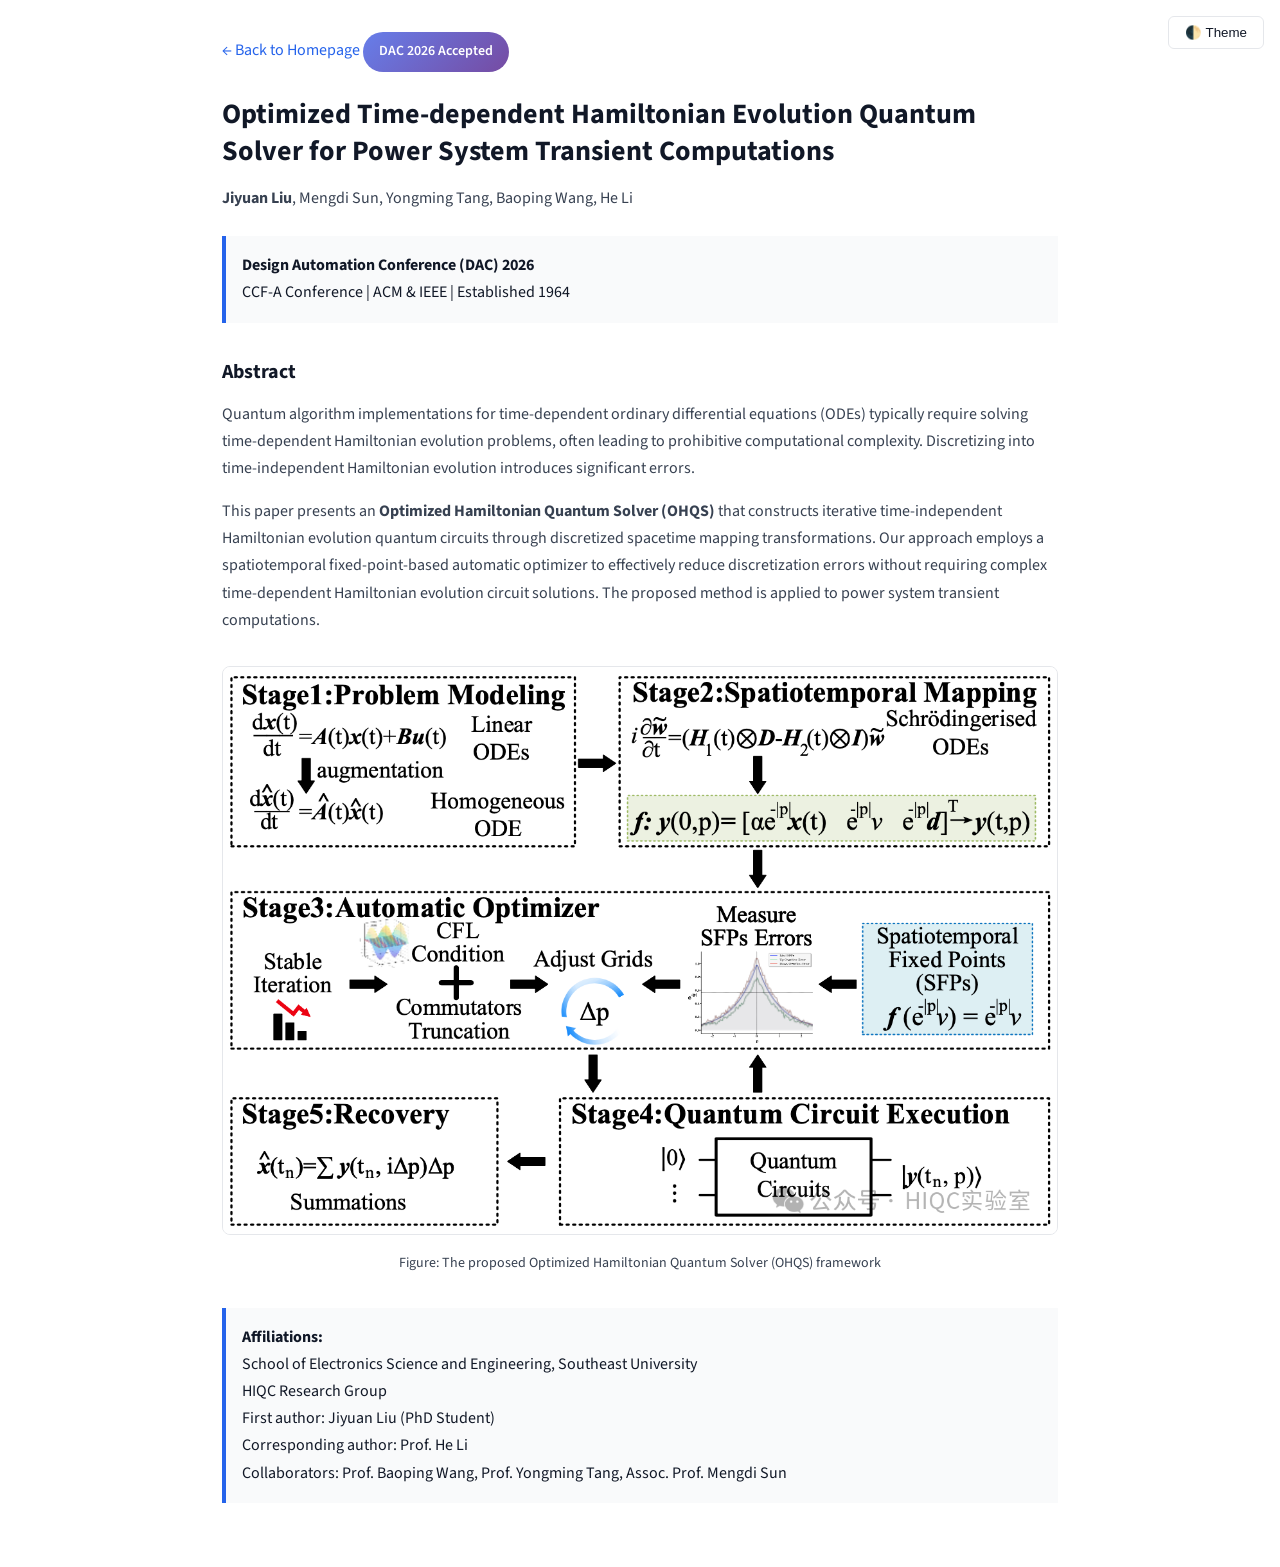
==== dac2026.html @ 154604a8 "Add DAC 2026 paper news and dedicated paper page with flowchart" ====
<!DOCTYPE html>
<html lang="en" data-theme="light">
<head>
    <meta charset="UTF-8">
    <meta name="viewport" content="width=device-width, initial-scale=1.0">
    <title>DAC 2026 Paper | Jiyuan Liu</title>
    <link rel="preconnect" href="https://fonts.googleapis.com">
    <link rel="preconnect" href="https://fonts.gstatic.com" crossorigin>
    <link rel="stylesheet" href="https://fonts.googleapis.com/css2?family=Source+Sans+3:wght@300;400;500;600&family=IBM+Plex+Mono:wght@400;500&display=swap">
    <style>
        :root {
            --bg-primary: #ffffff;
            --bg-secondary: #f9fafb;
            --text-primary: #111827;
            --text-secondary: #374151;
            --accent-primary: #2563eb;
            --border-color: #e5e7eb;
        }
        [data-theme="dark"] {
            --bg-primary: #1a1a1a;
            --bg-secondary: #242424;
            --text-primary: #f5f5f5;
            --text-secondary: #b0b0b0;
            --border-color: #333333;
        }
        * { box-sizing: border-box; margin: 0; padding: 0; }
        body {
            font-family: 'Source Sans 3', sans-serif;
            background: var(--bg-primary);
            color: var(--text-primary);
            line-height: 1.7;
            padding: 2rem;
            max-width: 900px;
            margin: 0 auto;
        }
        .back-link {
            display: inline-block;
            margin-bottom: 2rem;
            color: var(--accent-primary);
            text-decoration: none;
        }
        .back-link:hover { text-decoration: underline; }
        .badge {
            display: inline-block;
            padding: 0.5rem 1rem;
            background: linear-gradient(135deg, #667eea 0%, #764ba2 100%);
            color: white;
            border-radius: 9999px;
            font-weight: 600;
            font-size: 0.875rem;
            margin-bottom: 1rem;
        }
        h1 { font-size: 1.75rem; margin-bottom: 1rem; line-height: 1.3; }
        .authors { color: var(--text-secondary); margin-bottom: 1.5rem; }
        .venue {
            padding: 1rem;
            background: var(--bg-secondary);
            border-left: 4px solid var(--accent-primary);
            margin-bottom: 2rem;
        }
        .abstract { margin-bottom: 2rem; }
        .abstract h2 { font-size: 1.25rem; margin-bottom: 0.75rem; }
        .abstract p { color: var(--text-secondary); }
        .flowchart {
            text-align: center;
            margin: 2rem 0;
        }
        .flowchart img {
            max-width: 100%;
            height: auto;
            border: 1px solid var(--border-color);
            border-radius: 8px;
        }
        .caption {
            text-align: center;
            color: var(--text-secondary);
            font-size: 0.875rem;
            margin-top: 0.5rem;
        }
        .theme-toggle {
            position: fixed;
            top: 1rem;
            right: 1rem;
            padding: 0.5rem 1rem;
            border: 1px solid var(--border-color);
            background: var(--bg-primary);
            color: var(--text-primary);
            border-radius: 6px;
            cursor: pointer;
        }
    </style>
</head>
<body>
    <button class="theme-toggle" onclick="toggleTheme()">🌓 Theme</button>
    
    <a href="index.html" class="back-link">← Back to Homepage</a>
    
    <span class="badge">DAC 2026 Accepted</span>
    
    <h1>Optimized Time-dependent Hamiltonian Evolution Quantum Solver for Power System Transient Computations</h1>
    
    <p class="authors">
        <strong>Jiyuan Liu</strong>, Mengdi Sun, Yongming Tang, Baoping Wang, He Li
    </p>
    
    <div class="venue">
        <strong>Design Automation Conference (DAC) 2026</strong><br>
        CCF-A Conference | ACM & IEEE | Established 1964
    </div>
    
    <div class="abstract">
        <h2>Abstract</h2>
        <p>
            Quantum algorithm implementations for time-dependent ordinary differential equations (ODEs) 
            typically require solving time-dependent Hamiltonian evolution problems, often leading to 
            prohibitive computational complexity. Discretizing into time-independent Hamiltonian 
            evolution introduces significant errors.
        </p>
        <p style="margin-top: 1rem;">
            This paper presents an <strong>Optimized Hamiltonian Quantum Solver (OHQS)</strong> that 
            constructs iterative time-independent Hamiltonian evolution quantum circuits through 
            discretized spacetime mapping transformations. Our approach employs a spatiotemporal 
            fixed-point-based automatic optimizer to effectively reduce discretization errors without 
            requiring complex time-dependent Hamiltonian evolution circuit solutions. The proposed 
            method is applied to power system transient computations.
        </p>
    </div>
    
    <div class="flowchart">
        <img src="images/ohqs-flowchart.png" alt="OHQS Flowchart">
        <p class="caption">Figure: The proposed Optimized Hamiltonian Quantum Solver (OHQS) framework</p>
    </div>
    
    <div class="venue" style="margin-top: 2rem;">
        <strong>Affiliations:</strong><br>
        School of Electronics Science and Engineering, Southeast University<br>
        HIQC Research Group<br>
        First author: Jiyuan Liu (PhD Student)<br>
        Corresponding author: Prof. He Li<br>
        Collaborators: Prof. Baoping Wang, Prof. Yongming Tang, Assoc. Prof. Mengdi Sun
    </div>
    
    <script>
        function toggleTheme() {
            const html = document.documentElement;
            const current = html.getAttribute('data-theme');
            html.setAttribute('data-theme', current === 'dark' ? 'light' : 'dark');
            localStorage.setItem('theme', html.getAttribute('data-theme'));
        }
        
        // Load saved theme
        const saved = localStorage.getItem('theme') || 'light';
        document.documentElement.setAttribute('data-theme', saved);
    </script>
</body>
</html>
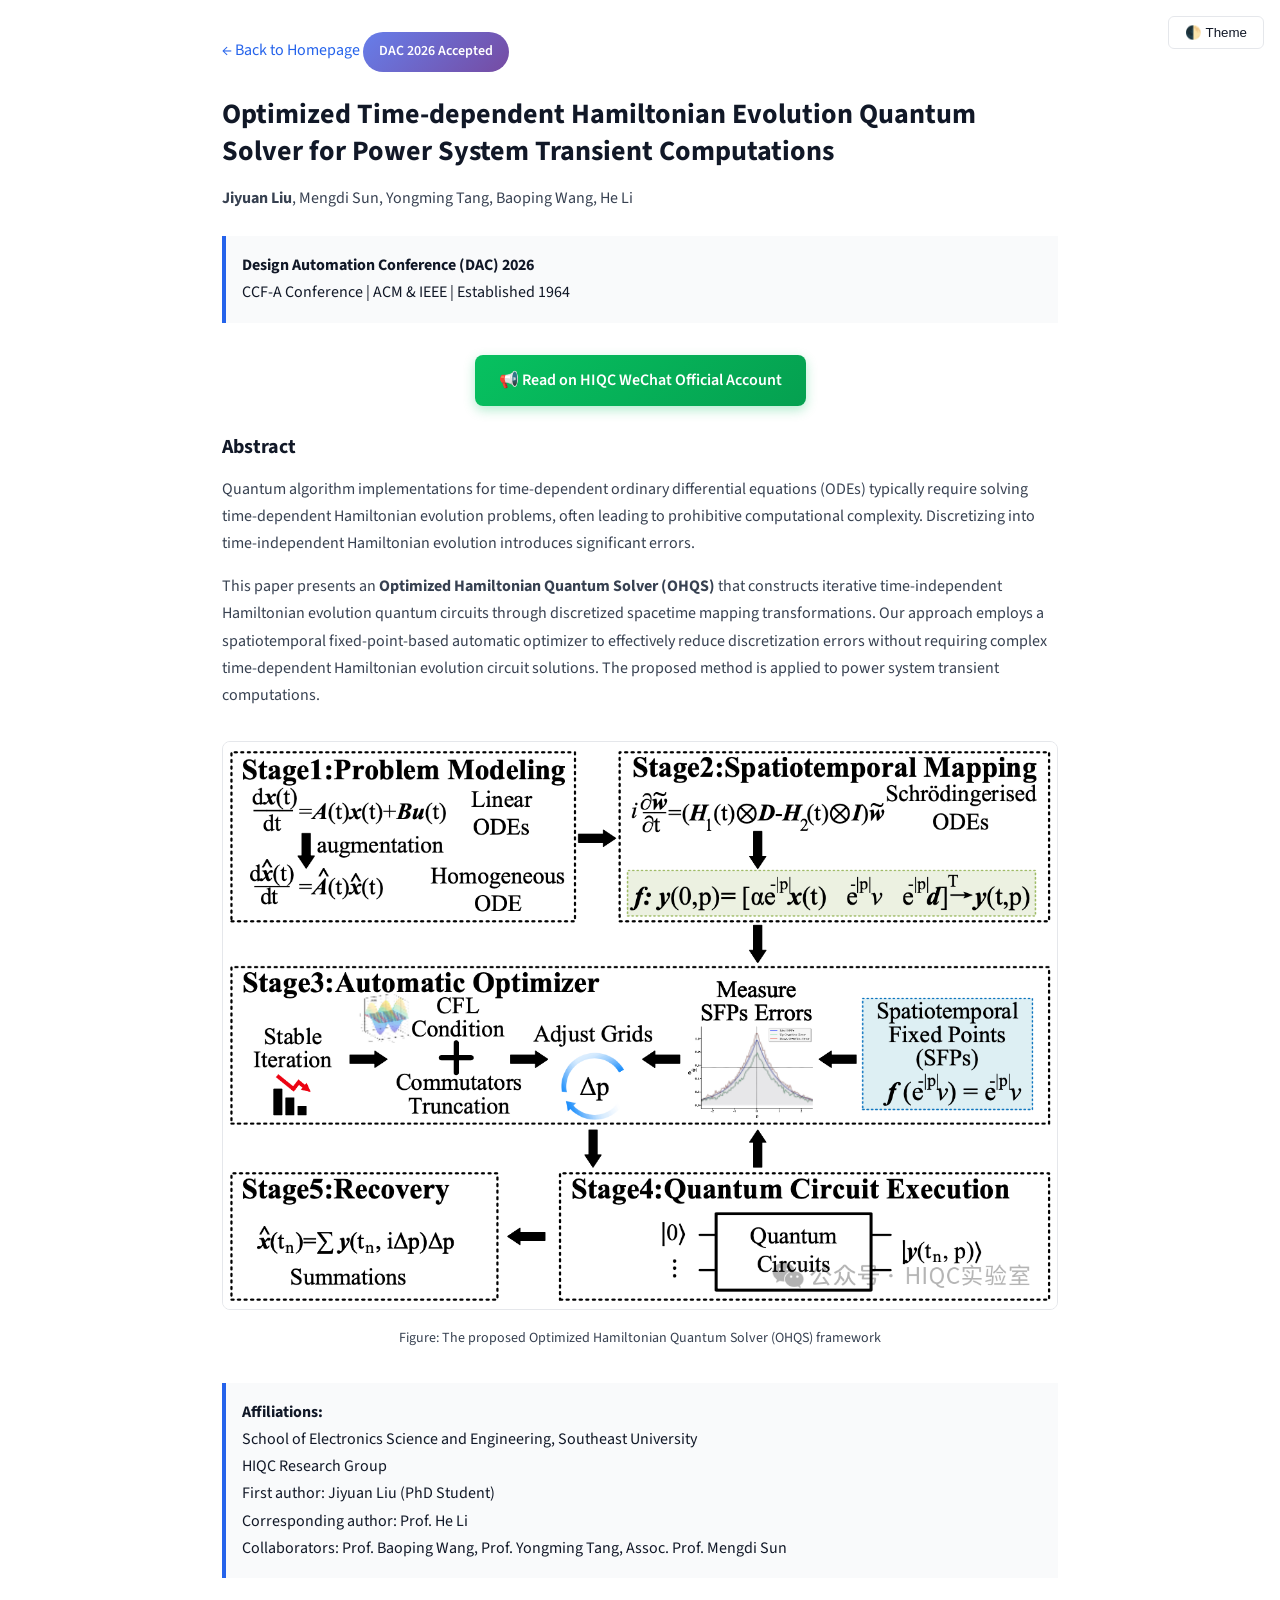
==== commit ba6bc9e7: "Add HIQC WeChat Official Account link for DAC 2026 paper" ====
--- a/dac2026.html
+++ b/dac2026.html
@@ -108,6 +108,13 @@
         CCF-A Conference | ACM & IEEE | Established 1964
     </div>
     
+    <div style="text-align: center; margin: 1.5rem 0;">
+        <a href="https://mp.weixin.qq.com/s/ne6uq4ACEIme2FUSr6zw4A" target="_blank" 
+           style="display: inline-block; padding: 0.75rem 1.5rem; background: linear-gradient(135deg, #07c160 0%, #05a050 100%); color: white; text-decoration: none; border-radius: 8px; font-weight: 600; box-shadow: 0 4px 12px rgba(7,193,96,0.3);">
+            📢 Read on HIQC WeChat Official Account
+        </a>
+    </div>
+    
     <div class="abstract">
         <h2>Abstract</h2>
         <p>
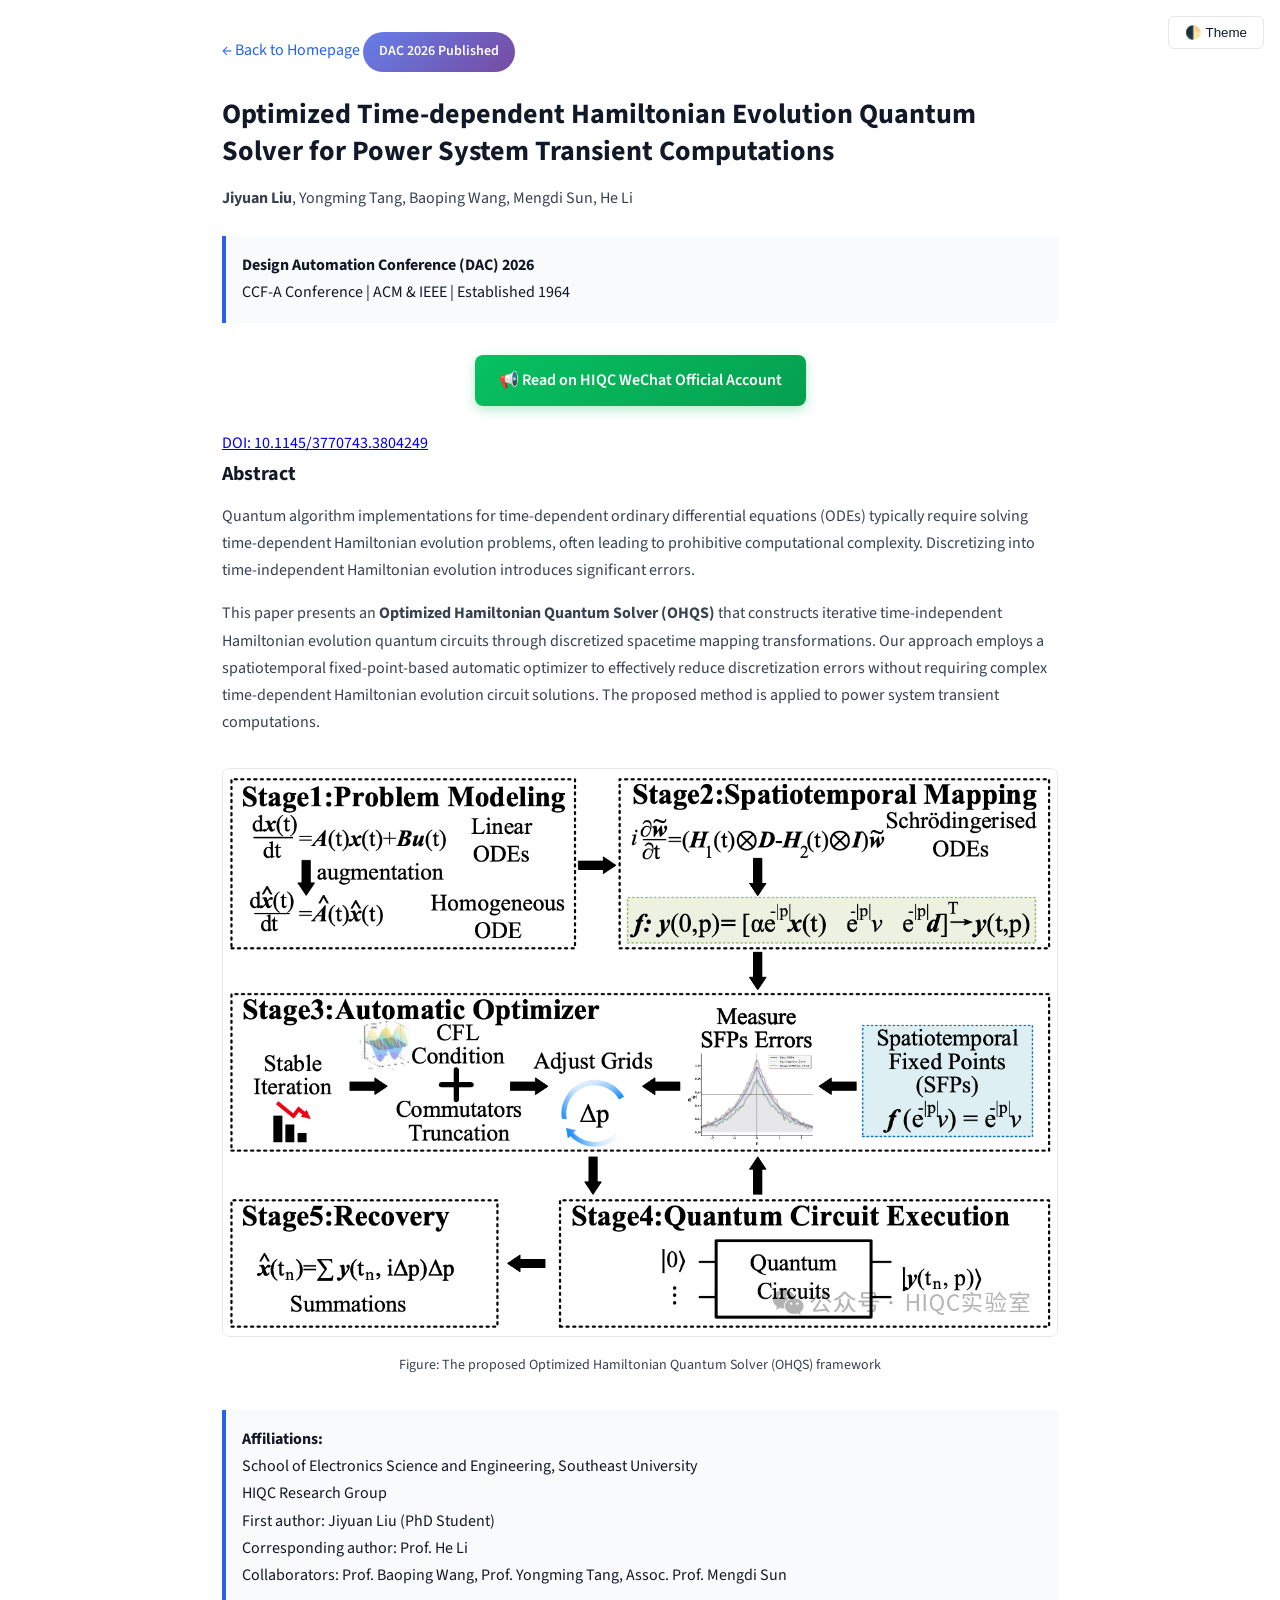
==== commit ca3e1a1f: "Update research profile, publications, news and selected projects" ====
--- a/dac2026.html
+++ b/dac2026.html
@@ -95,12 +95,12 @@
     
     <a href="index.html" class="back-link">← Back to Homepage</a>
     
-    <span class="badge">DAC 2026 Accepted</span>
+    <span class="badge">DAC 2026 Published</span>
     
     <h1>Optimized Time-dependent Hamiltonian Evolution Quantum Solver for Power System Transient Computations</h1>
     
     <p class="authors">
-        <strong>Jiyuan Liu</strong>, Mengdi Sun, Yongming Tang, Baoping Wang, He Li
+        <strong>Jiyuan Liu</strong>, Yongming Tang, Baoping Wang, Mengdi Sun, He Li
     </p>
     
     <div class="venue">
@@ -115,6 +115,8 @@
         </a>
     </div>
     
+    <p><a href="https://doi.org/10.1145/3770743.3804249" target="_blank" rel="noopener noreferrer">DOI: 10.1145/3770743.3804249</a></p>
+
     <div class="abstract">
         <h2>Abstract</h2>
         <p>
